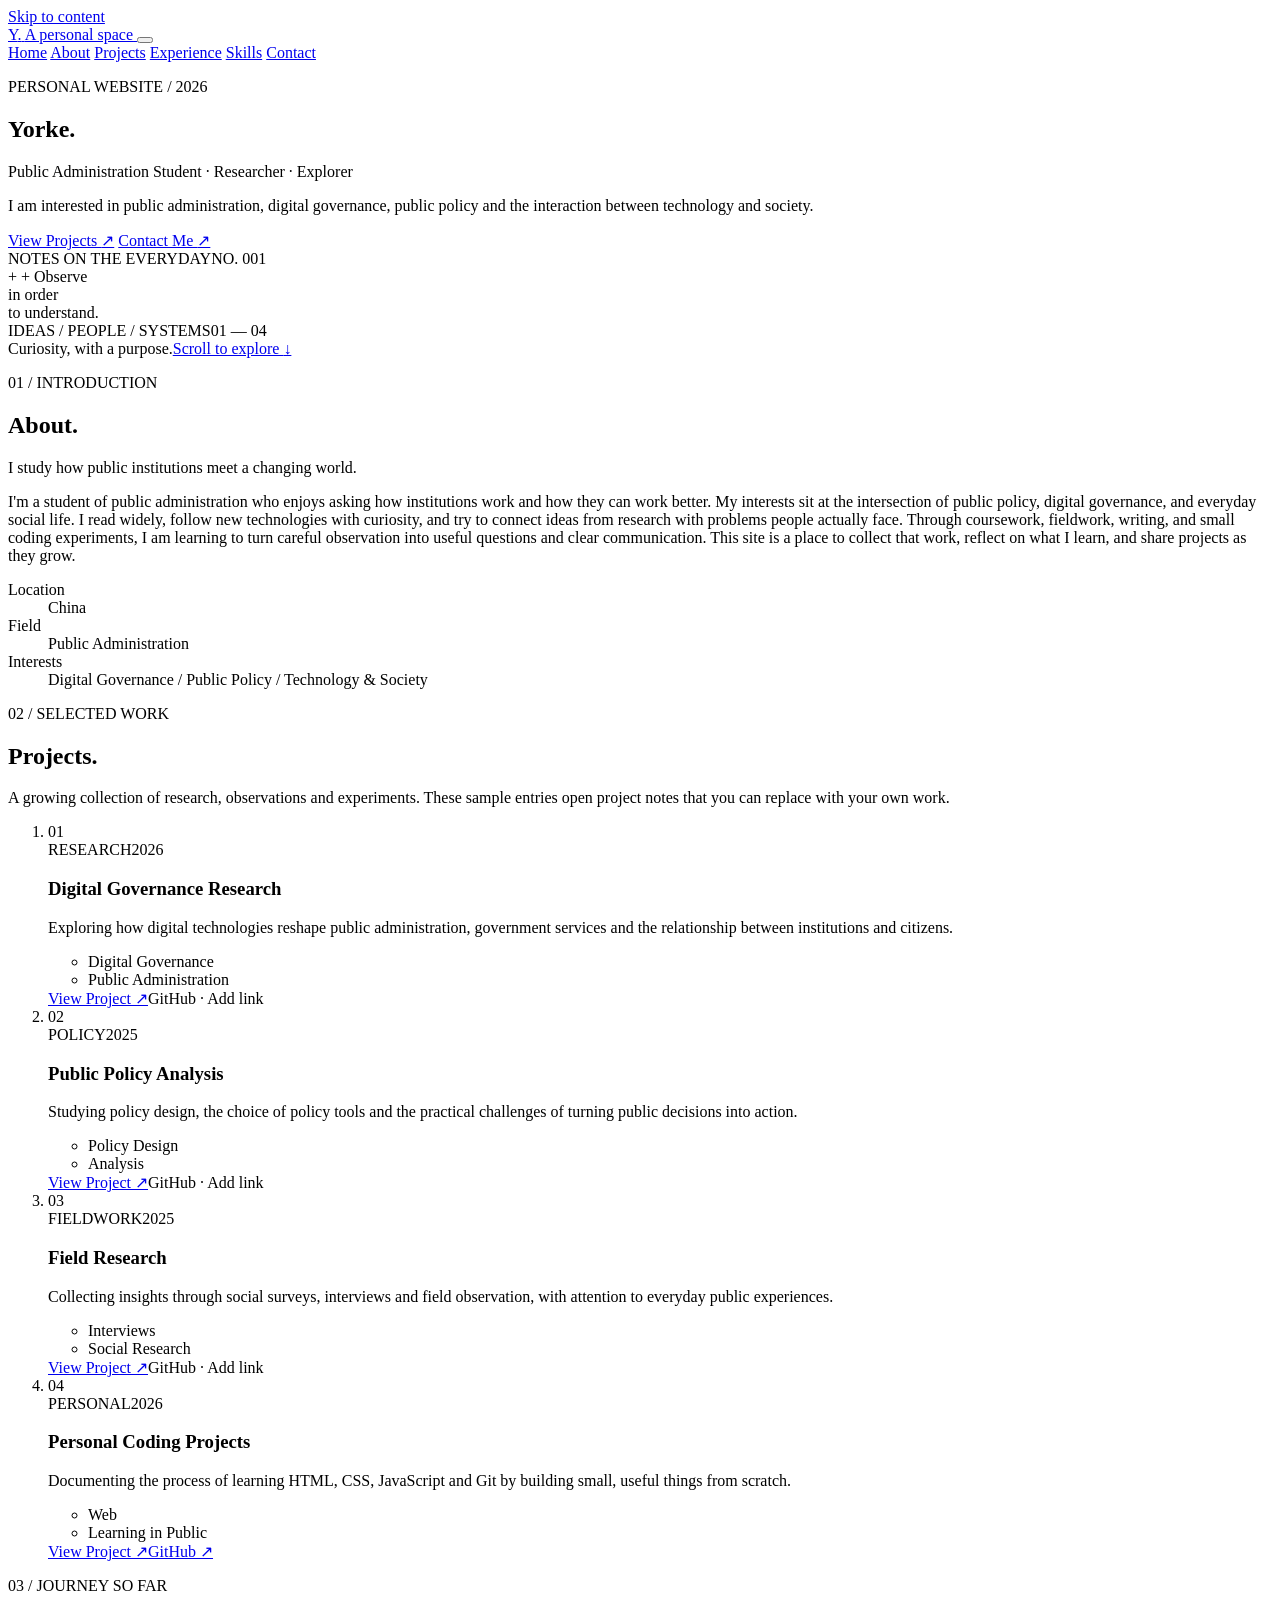
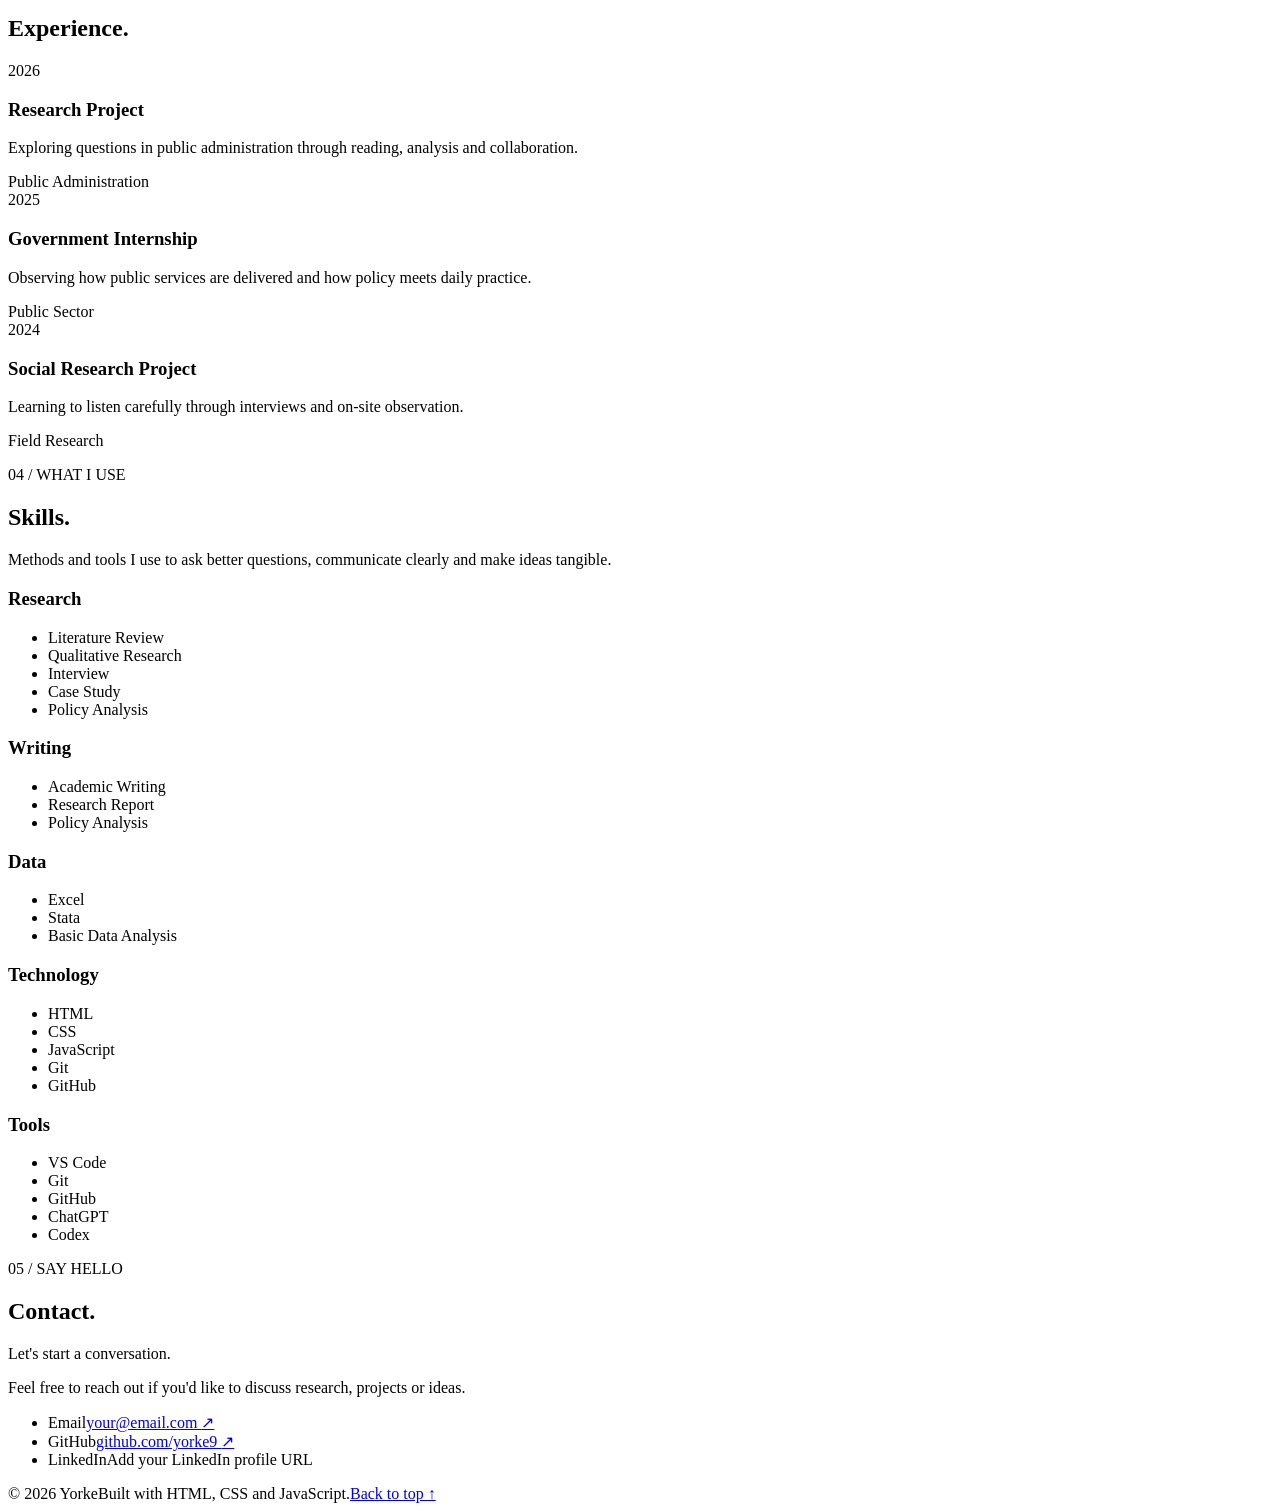
==== index.html @ 048431b1 "Add personal homepage" ====
<!doctype html>
<html lang="en">
  <head>
    <meta charset="UTF-8">
    <meta name="viewport" content="width=device-width, initial-scale=1.0">
    <meta name="description" content="Personal website of Yorke, focusing on public administration, digital governance, public policy and personal projects.">
    <meta name="theme-color" content="#f6f4ee">
    <title>Yorke | Personal Website</title>
    <!-- 有自己的图标后，可将 images/favicon.ico 放入 images/，再在这里添加 favicon 链接。 -->
    <link rel="stylesheet" href="css/style.css">
    <script src="js/main.js" defer></script>
  </head>
  <body>
    <a class="skip-link" href="#main-content">Skip to content</a>

    <header class="site-header">
      <div class="container header-inner">
        <a class="site-logo" href="#home" aria-label="Yorke, back to home">
          <span class="logo-mark">Y<span>.</span></span>
          <span class="logo-caption">A personal space</span>
        </a>

        <button class="menu-toggle" type="button" aria-label="Open navigation menu" aria-controls="site-nav" aria-expanded="false">
          <span></span><span></span><span></span>
        </button>

        <nav class="site-nav" id="site-nav" aria-label="Main navigation">
          <a href="#home" class="is-active" aria-current="location">Home</a>
          <a href="#about">About</a>
          <a href="#projects">Projects</a>
          <a href="#experience">Experience</a>
          <a href="#skills">Skills</a>
          <a href="#contact">Contact</a>
        </nav>
      </div>
    </header>

    <main id="main-content" tabindex="-1">
      <!-- =========================
           PERSONAL CONTENT
           在这里修改个人信息：姓名、介绍、项目、经历、技能、联系方式。
           需要整体改色时，请编辑 css/style.css 开头的 :root。
      ========================= -->

      <section class="hero" id="home" aria-labelledby="hero-title">
        <div class="container hero-grid">
          <div class="hero-copy" data-reveal>
            <p class="eyebrow"><span class="eyebrow-line"></span> PERSONAL WEBSITE <span class="eyebrow-divider">/</span> 2026</p>
            <h1 id="hero-title">Yorke<span class="title-period">.</span></h1>
            <p class="hero-role">Public Administration Student <span>·</span> Researcher <span>·</span> Explorer</p>
            <p class="hero-intro">I am interested in public administration, digital governance, public policy and the interaction between technology and society.</p>
            <div class="hero-actions">
              <a class="button button-primary" href="#projects">View Projects <span aria-hidden="true">↗</span></a>
              <a class="button button-secondary" href="#contact">Contact Me <span aria-hidden="true">↗</span></a>
            </div>
          </div>

          <!-- 右侧是纯 CSS 构图，不需要图片，也不会影响本地双击打开。 -->
          <div class="hero-visual" aria-hidden="true" data-reveal>
            <div class="visual-top"><span>NOTES ON THE EVERYDAY</span><span>NO. 001</span></div>
            <div class="visual-stage">
              <span class="visual-cross visual-cross-one">+</span>
              <span class="visual-cross visual-cross-two">+</span>
              <span class="visual-ring"></span>
              <span class="visual-disc"></span>
              <span class="visual-line"></span>
              <span class="visual-word">Observe<br>in order<br>to understand.</span>
            </div>
            <div class="visual-bottom"><span>IDEAS / PEOPLE / SYSTEMS</span><span>01 — 04</span></div>
          </div>
        </div>
        <div class="container hero-footnote"><span>Curiosity, with a purpose.</span><a href="#about">Scroll to explore <span aria-hidden="true">↓</span></a></div>
      </section>

      <section class="section" id="about" aria-labelledby="about-title">
        <div class="container section-layout">
          <div class="section-heading" data-reveal><p class="section-number">01 / INTRODUCTION</p><h2 class="section-title" id="about-title">About<span>.</span></h2></div>
          <div class="about-content" data-reveal>
            <p class="about-lead">I study how public institutions meet a changing world.</p>
            <p>I'm a student of public administration who enjoys asking how institutions work and how they can work better. My interests sit at the intersection of public policy, digital governance, and everyday social life. I read widely, follow new technologies with curiosity, and try to connect ideas from research with problems people actually face. Through coursework, fieldwork, writing, and small coding experiments, I am learning to turn careful observation into useful questions and clear communication. This site is a place to collect that work, reflect on what I learn, and share projects as they grow.</p>
            <dl class="personal-details">
              <div><dt>Location</dt><dd>China</dd></div>
              <div><dt>Field</dt><dd>Public Administration</dd></div>
              <div><dt>Interests</dt><dd>Digital Governance / Public Policy / Technology &amp; Society</dd></div>
            </dl>
          </div>
        </div>
      </section>

      <section class="section section-tinted" id="projects" aria-labelledby="projects-title">
        <div class="container">
          <div class="section-layout section-intro" data-reveal>
            <div class="section-heading"><p class="section-number">02 / SELECTED WORK</p><h2 class="section-title" id="projects-title">Projects<span>.</span></h2></div>
            <p class="section-description">A growing collection of research, observations and experiments. These sample entries open project notes that you can replace with your own work.</p>
          </div>

          <!-- 将下面四个示例项目的标题、年份、类别、介绍和链接替换成你的内容。 -->
          <ol class="project-list">
            <li class="project-item" data-reveal>
              <article class="project-inner">
                <span class="project-index">01</span>
                <div class="project-body"><div class="project-meta"><span>RESEARCH</span><span>2026</span></div><h3 class="project-title">Digital Governance Research</h3><p>Exploring how digital technologies reshape public administration, government services and the relationship between institutions and citizens.</p><ul class="project-tags" aria-label="Topics"><li>Digital Governance</li><li>Public Administration</li></ul></div>
                <div class="project-links"><a href="projects/index.html#digital-governance" aria-label="View Digital Governance Research project">View Project ↗</a><span class="project-link-pending">GitHub · Add link</span></div>
              </article>
            </li>
            <li class="project-item" data-reveal>
              <article class="project-inner">
                <span class="project-index">02</span>
                <div class="project-body"><div class="project-meta"><span>POLICY</span><span>2025</span></div><h3 class="project-title">Public Policy Analysis</h3><p>Studying policy design, the choice of policy tools and the practical challenges of turning public decisions into action.</p><ul class="project-tags" aria-label="Topics"><li>Policy Design</li><li>Analysis</li></ul></div>
                <div class="project-links"><a href="projects/index.html#public-policy" aria-label="View Public Policy Analysis project">View Project ↗</a><span class="project-link-pending">GitHub · Add link</span></div>
              </article>
            </li>
            <li class="project-item" data-reveal>
              <article class="project-inner">
                <span class="project-index">03</span>
                <div class="project-body"><div class="project-meta"><span>FIELDWORK</span><span>2025</span></div><h3 class="project-title">Field Research</h3><p>Collecting insights through social surveys, interviews and field observation, with attention to everyday public experiences.</p><ul class="project-tags" aria-label="Topics"><li>Interviews</li><li>Social Research</li></ul></div>
                <div class="project-links"><a href="projects/index.html#field-research" aria-label="View Field Research project">View Project ↗</a><span class="project-link-pending">GitHub · Add link</span></div>
              </article>
            </li>
            <li class="project-item" data-reveal>
              <article class="project-inner">
                <span class="project-index">04</span>
                <div class="project-body"><div class="project-meta"><span>PERSONAL</span><span>2026</span></div><h3 class="project-title">Personal Coding Projects</h3><p>Documenting the process of learning HTML, CSS, JavaScript and Git by building small, useful things from scratch.</p><ul class="project-tags" aria-label="Topics"><li>Web</li><li>Learning in Public</li></ul></div>
                <div class="project-links"><a href="projects/index.html#coding-projects" aria-label="View Personal Coding Projects">View Project ↗</a><a href="https://github.com/yorke9/yorke9.github.io" target="_blank" rel="noopener noreferrer" aria-label="Personal homepage source code on GitHub">GitHub ↗</a></div>
              </article>
            </li>
          </ol>
        </div>
      </section>

      <section class="section" id="experience" aria-labelledby="experience-title">
        <div class="container section-layout">
          <div class="section-heading" data-reveal><p class="section-number">03 / JOURNEY SO FAR</p><h2 class="section-title" id="experience-title">Experience<span>.</span></h2></div>
          <div class="experience-list" data-reveal>
            <!-- 以下经历为示例，请换成自己的真实经历。 -->
            <article class="experience-item"><time datetime="2026">2026</time><div><h3>Research Project</h3><p>Exploring questions in public administration through reading, analysis and collaboration.</p></div><span>Public Administration</span></article>
            <article class="experience-item"><time datetime="2025">2025</time><div><h3>Government Internship</h3><p>Observing how public services are delivered and how policy meets daily practice.</p></div><span>Public Sector</span></article>
            <article class="experience-item"><time datetime="2024">2024</time><div><h3>Social Research Project</h3><p>Learning to listen carefully through interviews and on-site observation.</p></div><span>Field Research</span></article>
          </div>
        </div>
      </section>

      <section class="section section-tinted" id="skills" aria-labelledby="skills-title">
        <div class="container">
          <div class="section-layout section-intro" data-reveal><div class="section-heading"><p class="section-number">04 / WHAT I USE</p><h2 class="section-title" id="skills-title">Skills<span>.</span></h2></div><p class="section-description">Methods and tools I use to ask better questions, communicate clearly and make ideas tangible.</p></div>
          <div class="skills-grid" data-reveal>
            <section class="skill-group" aria-labelledby="research-skills"><h3 id="research-skills">Research</h3><ul><li>Literature Review</li><li>Qualitative Research</li><li>Interview</li><li>Case Study</li><li>Policy Analysis</li></ul></section>
            <section class="skill-group" aria-labelledby="writing-skills"><h3 id="writing-skills">Writing</h3><ul><li>Academic Writing</li><li>Research Report</li><li>Policy Analysis</li></ul></section>
            <section class="skill-group" aria-labelledby="data-skills"><h3 id="data-skills">Data</h3><ul><li>Excel</li><li>Stata</li><li>Basic Data Analysis</li></ul></section>
            <section class="skill-group" aria-labelledby="technology-skills"><h3 id="technology-skills">Technology</h3><ul><li>HTML</li><li>CSS</li><li>JavaScript</li><li>Git</li><li>GitHub</li></ul></section>
            <section class="skill-group" aria-labelledby="tools-skills"><h3 id="tools-skills">Tools</h3><ul><li>VS Code</li><li>Git</li><li>GitHub</li><li>ChatGPT</li><li>Codex</li></ul></section>
          </div>
        </div>
      </section>

      <section class="section contact-section" id="contact" aria-labelledby="contact-title">
        <div class="container section-layout">
          <div class="section-heading" data-reveal><p class="section-number">05 / SAY HELLO</p><h2 class="section-title" id="contact-title">Contact<span>.</span></h2></div>
          <div class="contact-content" data-reveal>
            <p class="contact-lead">Let's start a conversation.</p>
            <p>Feel free to reach out if you'd like to discuss research, projects or ideas.</p>
            <!-- 下面的邮箱及社交主页均为占位链接，发布前请替换。 -->
            <ul class="contact-list">
              <li><span>Email</span><a href="mailto:your@email.com">your@email.com <span aria-hidden="true">↗</span></a></li>
              <li><span>GitHub</span><a href="https://github.com/yorke9" target="_blank" rel="noopener noreferrer">github.com/yorke9 <span aria-hidden="true">↗</span></a></li>
              <li><span>LinkedIn</span><span class="contact-placeholder">Add your LinkedIn profile URL</span></li>
            </ul>
          </div>
        </div>
      </section>
    </main>

    <footer class="site-footer"><div class="container footer-inner"><span>© 2026 Yorke</span><span>Built with HTML, CSS and JavaScript.</span><a href="#home">Back to top ↑</a></div></footer>
    <button class="back-to-top" type="button" aria-label="Back to top" hidden>↑</button>
  </body>
</html>
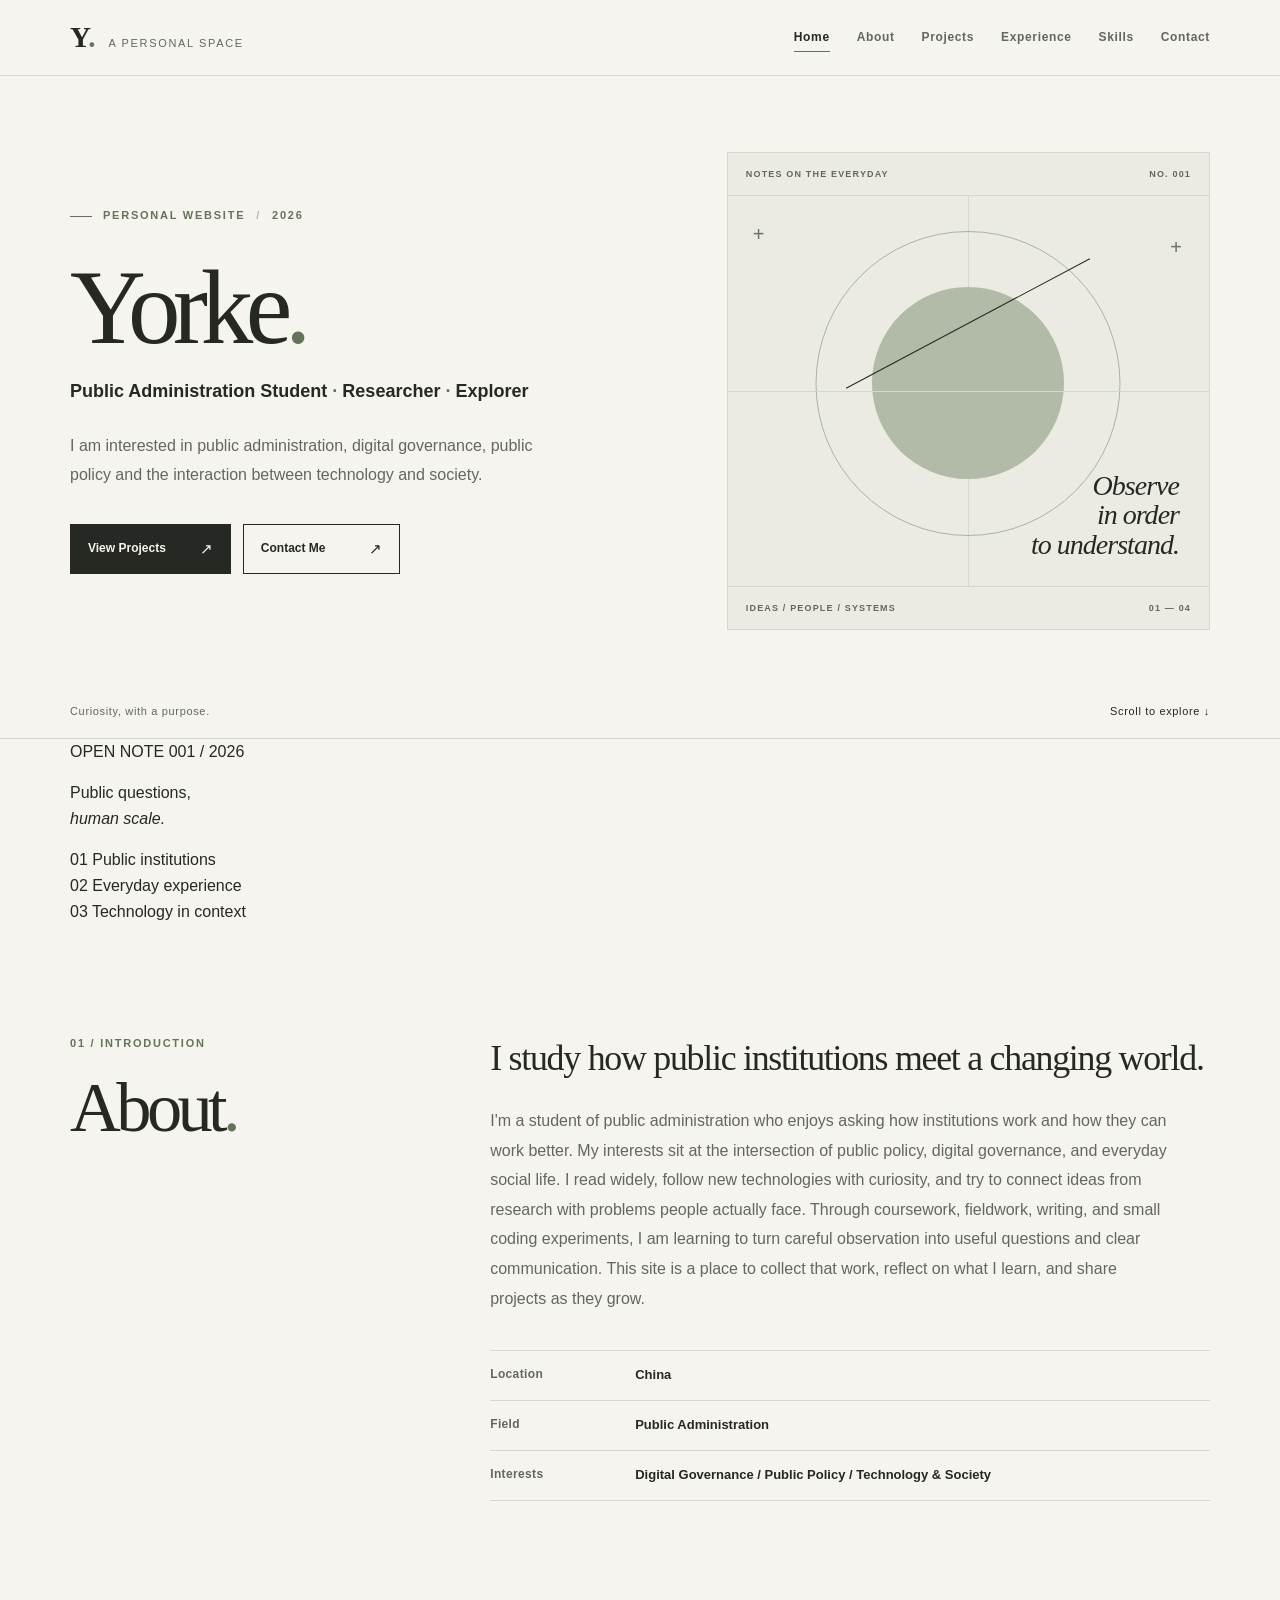
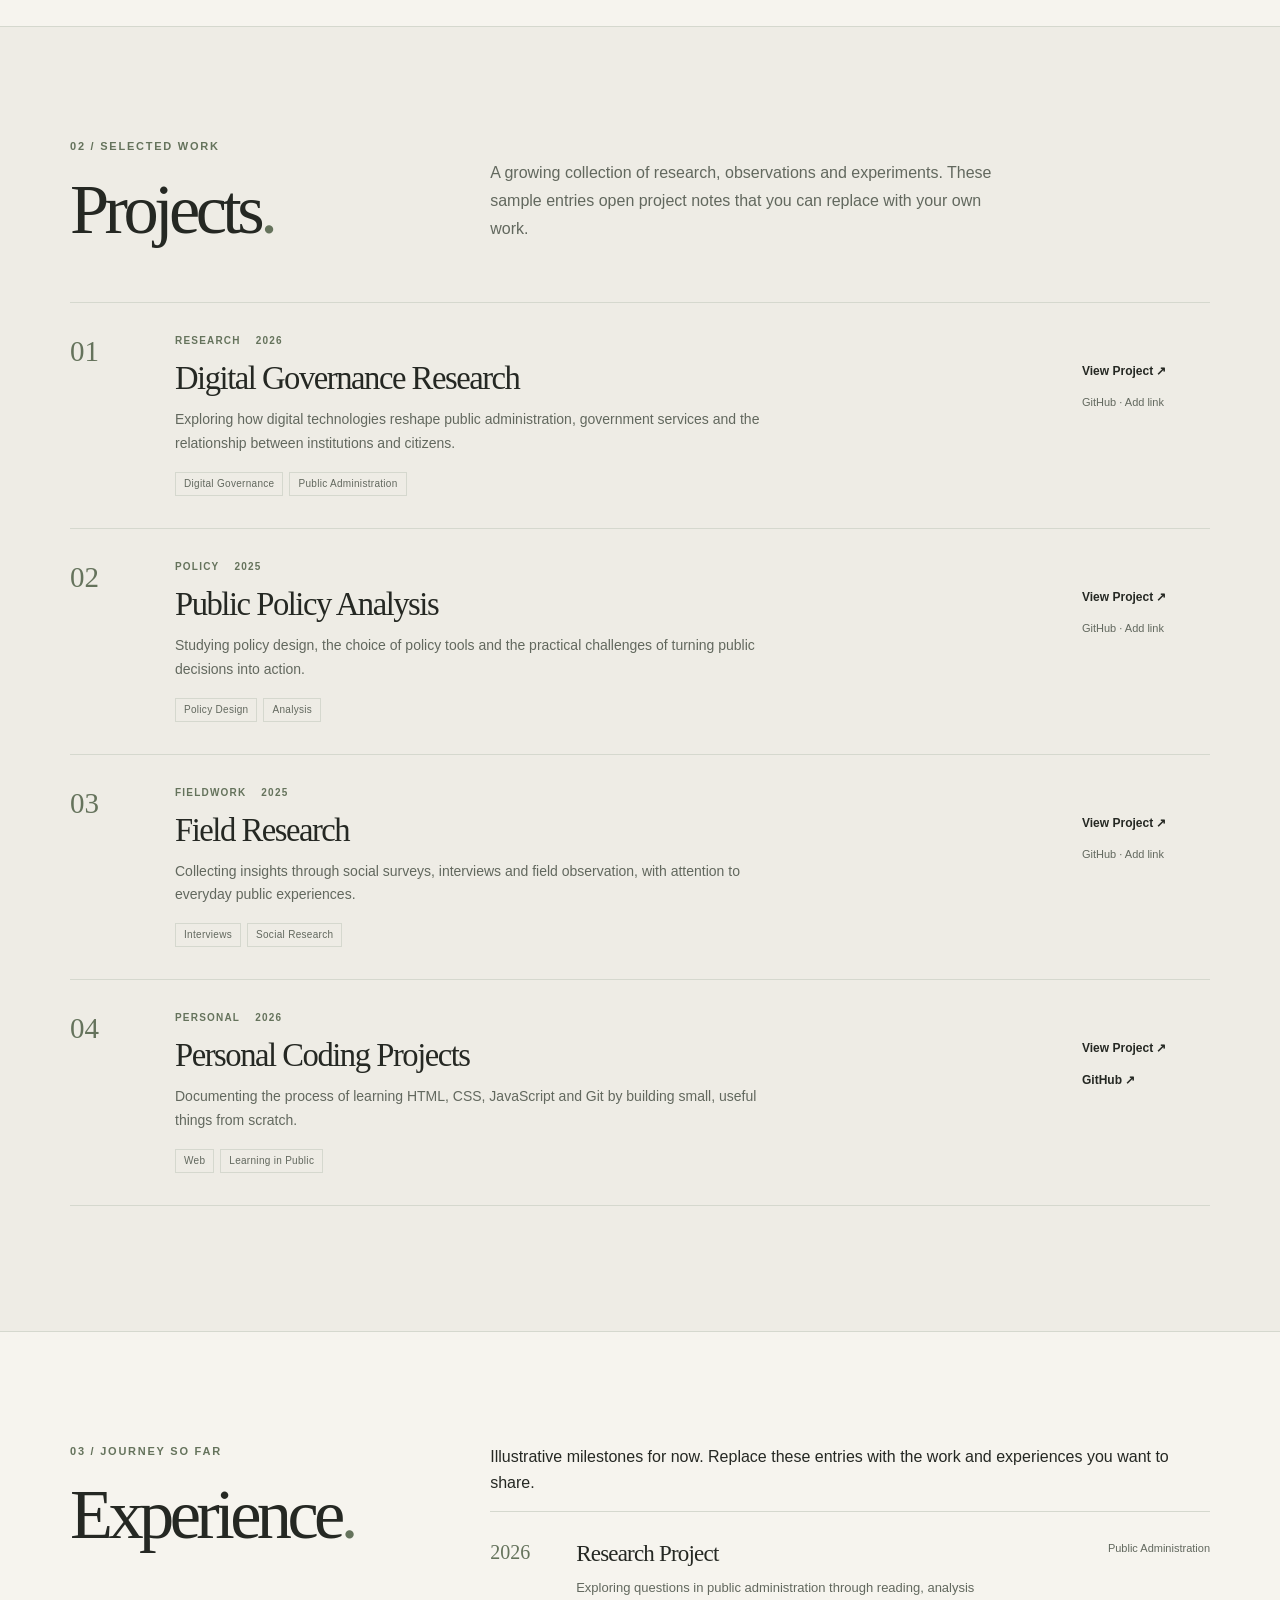
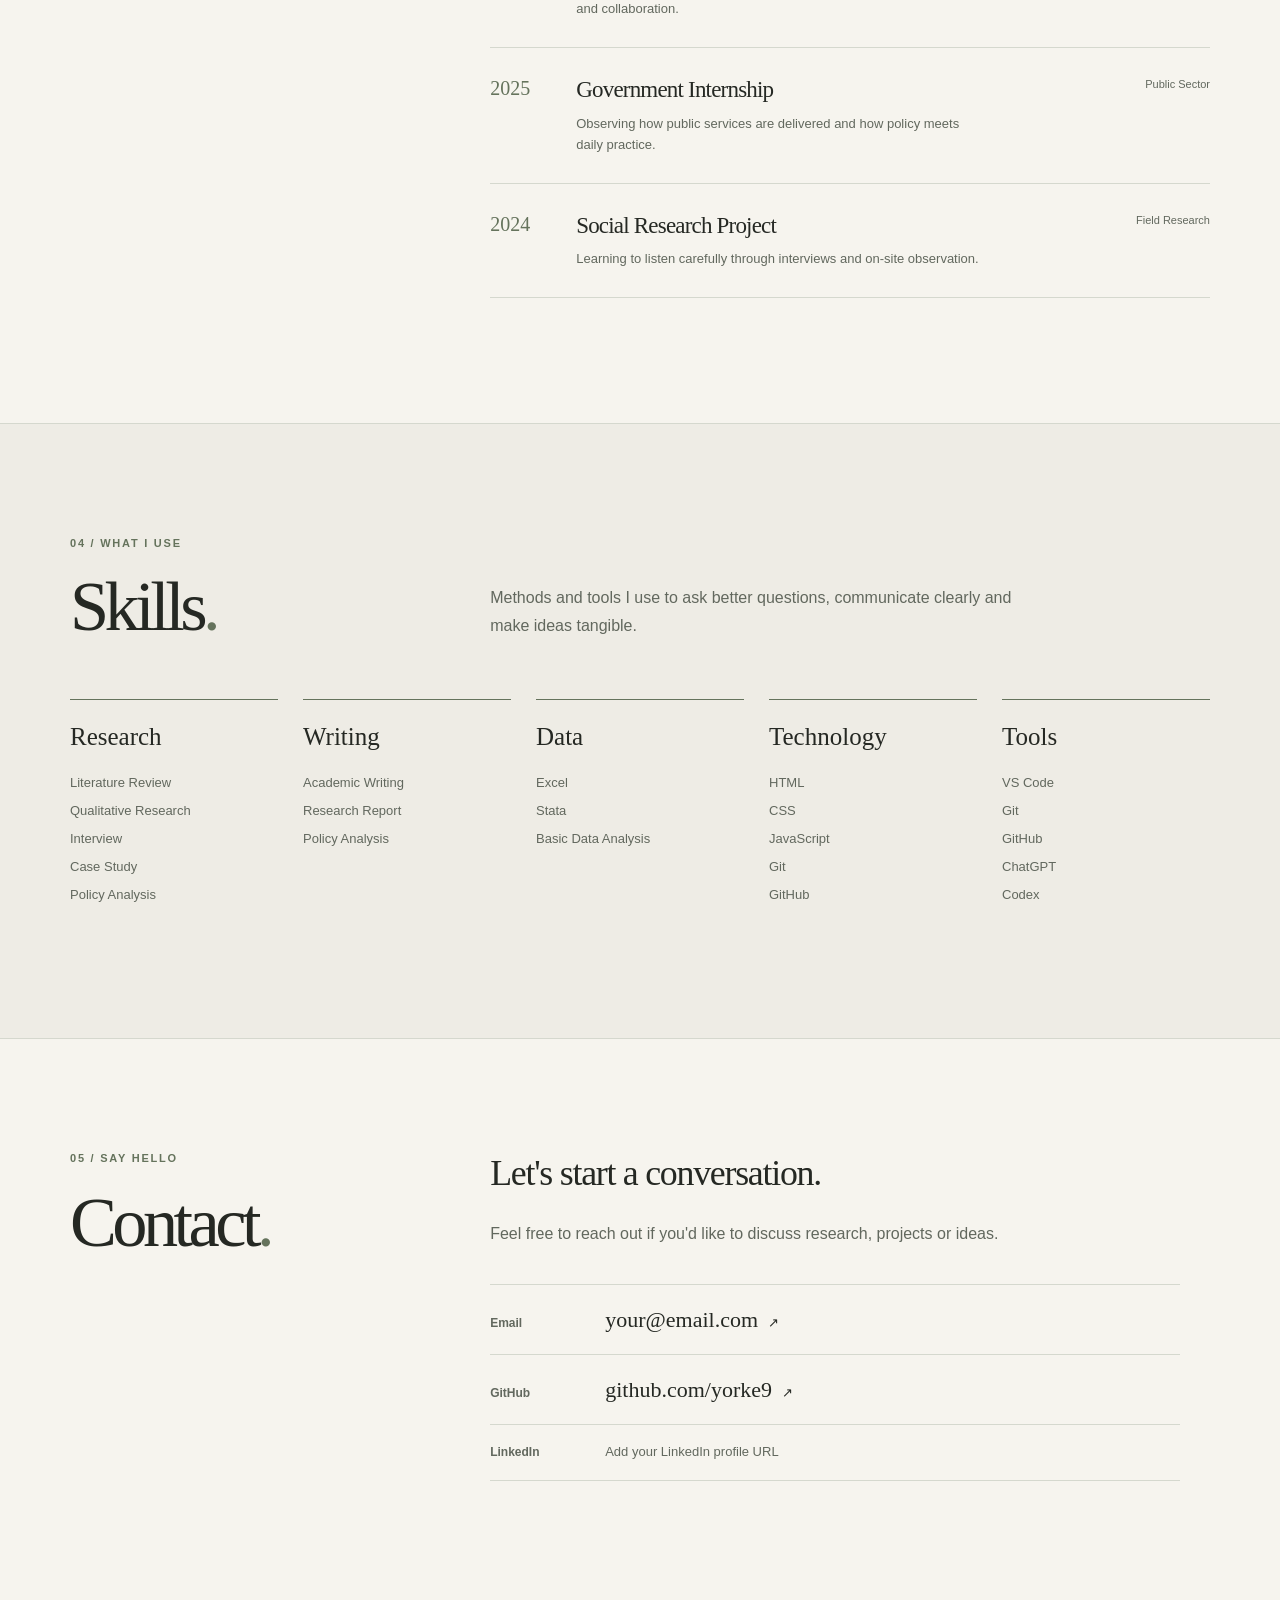
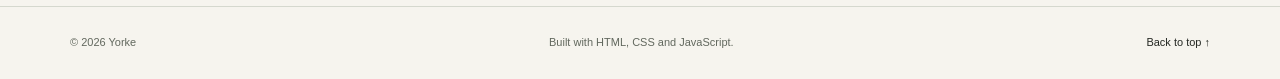
==== commit 18d942f9: "Refine homepage and add helpful 404 page" ====
--- a/index.html
+++ b/index.html
@@ -5,8 +5,9 @@
     <meta name="viewport" content="width=device-width, initial-scale=1.0">
     <meta name="description" content="Personal website of Yorke, focusing on public administration, digital governance, public policy and personal projects.">
     <meta name="theme-color" content="#f6f4ee">
+    <link rel="canonical" href="https://yorke9.github.io/">
     <title>Yorke | Personal Website</title>
-    <!-- 有自己的图标后，可将 images/favicon.ico 放入 images/，再在这里添加 favicon 链接。 -->
+    <link rel="icon" type="image/svg+xml" href="images/favicon.svg">
     <link rel="stylesheet" href="css/style.css">
     <script src="js/main.js" defer></script>
   </head>
@@ -33,6 +34,7 @@
           <a href="#contact">Contact</a>
         </nav>
       </div>
+      <div class="reading-progress" aria-hidden="true"></div>
     </header>
 
     <main id="main-content" tabindex="-1">
@@ -71,6 +73,19 @@
         </div>
         <div class="container hero-footnote"><span>Curiosity, with a purpose.</span><a href="#about">Scroll to explore <span aria-hidden="true">↓</span></a></div>
       </section>
+
+      <!-- 这段可作为简短的个人研究宣言，直接修改下方文字即可。 -->
+      <aside class="focus-note" aria-label="Current interests">
+        <div class="container focus-note-inner">
+          <p class="focus-note-kicker">OPEN NOTE <span>001 / 2026</span></p>
+          <p class="focus-note-title">Public questions,<br><em>human scale.</em></p>
+          <ol class="focus-note-topics">
+            <li><span>01</span> Public institutions</li>
+            <li><span>02</span> Everyday experience</li>
+            <li><span>03</span> Technology in context</li>
+          </ol>
+        </div>
+      </aside>
 
       <section class="section" id="about" aria-labelledby="about-title">
         <div class="container section-layout">
@@ -131,11 +146,14 @@
       <section class="section" id="experience" aria-labelledby="experience-title">
         <div class="container section-layout">
           <div class="section-heading" data-reveal><p class="section-number">03 / JOURNEY SO FAR</p><h2 class="section-title" id="experience-title">Experience<span>.</span></h2></div>
-          <div class="experience-list" data-reveal>
-            <!-- 以下经历为示例，请换成自己的真实经历。 -->
-            <article class="experience-item"><time datetime="2026">2026</time><div><h3>Research Project</h3><p>Exploring questions in public administration through reading, analysis and collaboration.</p></div><span>Public Administration</span></article>
-            <article class="experience-item"><time datetime="2025">2025</time><div><h3>Government Internship</h3><p>Observing how public services are delivered and how policy meets daily practice.</p></div><span>Public Sector</span></article>
-            <article class="experience-item"><time datetime="2024">2024</time><div><h3>Social Research Project</h3><p>Learning to listen carefully through interviews and on-site observation.</p></div><span>Field Research</span></article>
+          <div class="experience-content" data-reveal>
+            <p class="section-note">Illustrative milestones for now. Replace these entries with the work and experiences you want to share.</p>
+            <div class="experience-list">
+              <!-- 以下经历为示例，请换成自己的真实经历。 -->
+              <article class="experience-item"><time datetime="2026">2026</time><div><h3>Research Project</h3><p>Exploring questions in public administration through reading, analysis and collaboration.</p></div><span>Public Administration</span></article>
+              <article class="experience-item"><time datetime="2025">2025</time><div><h3>Government Internship</h3><p>Observing how public services are delivered and how policy meets daily practice.</p></div><span>Public Sector</span></article>
+              <article class="experience-item"><time datetime="2024">2024</time><div><h3>Social Research Project</h3><p>Learning to listen carefully through interviews and on-site observation.</p></div><span>Field Research</span></article>
+            </div>
           </div>
         </div>
       </section>
--- a/css/style.css
+++ b/css/style.css
@@ -0,0 +1,257 @@
+/* =========================
+   1. Reset & variables：修改这些变量即可调整网站主色
+========================= */
+:root {
+  --bg-color: #f6f4ee;
+  --surface-color: #eeece5;
+  --text-color: #252823;
+  --secondary-text: #62685e;
+  --accent-color: #65735c;
+  --line-color: #d5d8ce;
+  --header-height: 76px;
+}
+
+*, *::before, *::after { box-sizing: border-box; }
+html { scroll-behavior: smooth; scroll-padding-top: calc(var(--header-height) + 22px); }
+body { margin: 0; background: var(--bg-color); color: var(--text-color); font-family: Arial, "Helvetica Neue", "Noto Sans", sans-serif; line-height: 1.6; }
+button, a { -webkit-tap-highlight-color: transparent; }
+button { font: inherit; }
+a { color: inherit; text-decoration: none; }
+img { display: block; max-width: 100%; }
+ul, ol { margin: 0; padding: 0; list-style: none; }
+h1, h2, h3, p { margin-top: 0; }
+::selection { background: #d8dfce; color: var(--text-color); }
+:focus-visible { outline: 2px solid var(--accent-color); outline-offset: 4px; }
+.container { width: min(1140px, calc(100% - 64px)); margin-inline: auto; }
+.skip-link { position: fixed; z-index: 100; top: -80px; left: 16px; padding: 9px 14px; background: var(--text-color); color: #fff; }
+.skip-link:focus { top: 12px; }
+
+/* =========================
+   2. Navigation
+========================= */
+.site-header { position: sticky; z-index: 30; top: 0; height: var(--header-height); border-bottom: 1px solid var(--line-color); background: var(--bg-color); }
+.header-inner { display: flex; align-items: center; justify-content: space-between; height: 100%; gap: 20px; }
+.site-logo { display: inline-flex; align-items: baseline; gap: 13px; white-space: nowrap; }
+.logo-mark { font-family: Georgia, "Times New Roman", serif; font-size: 29px; font-weight: 700; line-height: 1; }
+.logo-mark span, .title-period, .section-title span { color: var(--accent-color); }
+.logo-caption { color: var(--secondary-text); font-size: 11px; letter-spacing: .15em; text-transform: uppercase; }
+.site-nav { display: flex; align-items: center; gap: clamp(14px, 2.1vw, 30px); }
+.site-nav a { position: relative; padding: 10px 0; color: var(--secondary-text); font-size: 12px; font-weight: 600; letter-spacing: .055em; transition: color .25s ease; }
+.site-nav a::after { position: absolute; right: 0; bottom: 5px; left: 0; height: 1px; background: var(--accent-color); content: ""; transform: scaleX(0); transform-origin: left; transition: transform .25s ease; }
+.site-nav a:hover, .site-nav a.is-active { color: var(--text-color); }
+.site-nav a:hover::after, .site-nav a.is-active::after { transform: scaleX(1); }
+.menu-toggle { display: none; }
+
+/* =========================
+   3. Hero
+========================= */
+.hero { border-bottom: 1px solid var(--line-color); }
+.hero-grid { display: grid; grid-template-columns: minmax(0, 1.08fr) minmax(360px, .92fr); align-items: center; gap: clamp(55px, 7vw, 110px); min-height: 610px; padding-block: 75px 55px; }
+.eyebrow, .section-number { color: var(--accent-color); font-size: 11px; font-weight: 700; letter-spacing: .16em; line-height: 1.4; }
+.eyebrow { display: flex; align-items: center; gap: 11px; margin-bottom: 27px; }
+.eyebrow-line { width: 22px; height: 1px; background: var(--accent-color); }
+.eyebrow-divider { color: #aeb7a5; }
+.hero h1 { margin-bottom: 14px; font-family: Georgia, "Times New Roman", serif; font-size: clamp(70px, 8.2vw, 116px); font-weight: 400; letter-spacing: -.07em; line-height: 1.08; }
+.hero-role { margin-bottom: 27px; font-size: clamp(14px, 1.45vw, 18px); font-weight: 600; line-height: 1.5; }
+.hero-role span { color: var(--accent-color); }
+.hero-intro { max-width: 480px; margin-bottom: 34px; color: var(--secondary-text); font-size: 16px; line-height: 1.8; }
+.hero-actions { display: flex; flex-wrap: wrap; gap: 12px; }
+.button { display: inline-flex; align-items: center; justify-content: space-between; gap: 34px; min-width: 157px; padding: 12px 17px; border: 1px solid var(--text-color); font-size: 12px; font-weight: 700; transition: background .25s ease, color .25s ease, border-color .25s ease, transform .25s ease; }
+.button:hover { transform: translateY(-2px); }
+.button-primary { background: var(--text-color); color: var(--bg-color); }
+.button-primary:hover { border-color: var(--accent-color); background: var(--accent-color); }
+.button-secondary:hover { background: var(--text-color); color: var(--bg-color); }
+.button span { font-size: 15px; font-weight: 400; }
+.hero-visual { min-width: 0; border: 1px solid var(--line-color); background: #ecebe3; }
+.visual-top, .visual-bottom { display: flex; justify-content: space-between; gap: 10px; padding: 14px 18px; color: var(--secondary-text); font-size: 9px; font-weight: 700; letter-spacing: .13em; }
+.visual-top { border-bottom: 1px solid var(--line-color); }
+.visual-bottom { border-top: 1px solid var(--line-color); }
+.visual-stage { position: relative; overflow: hidden; height: 390px; }
+.visual-stage::before, .visual-stage::after { position: absolute; content: ""; background: var(--line-color); }
+.visual-stage::before { top: 0; bottom: 0; left: 50%; width: 1px; }
+.visual-stage::after { top: 50%; right: 0; left: 0; height: 1px; }
+.visual-ring { position: absolute; top: 35px; left: 50%; width: 305px; height: 305px; border: 1px solid #a8b3a3; border-radius: 50%; transform: translateX(-50%); }
+.visual-disc { position: absolute; top: 91px; left: 50%; width: 192px; height: 192px; border-radius: 50%; background: #b2bba7; transform: translateX(-50%); }
+.visual-line { position: absolute; z-index: 1; top: 127px; left: calc(50% - 138px); width: 276px; height: 1px; background: var(--text-color); transform: rotate(-28deg); }
+.visual-word { position: absolute; z-index: 2; right: 30px; bottom: 27px; font-family: Georgia, "Times New Roman", serif; font-size: 28px; font-style: italic; letter-spacing: -.035em; line-height: 1.05; text-align: right; }
+.visual-cross { position: absolute; z-index: 2; color: var(--accent-color); font-size: 20px; font-weight: 300; }
+.visual-cross-one { top: 22px; left: 25px; }
+.visual-cross-two { right: 27px; top: 35px; }
+.hero-footnote { display: flex; justify-content: space-between; gap: 20px; padding-block: 17px; color: var(--secondary-text); font-size: 11px; letter-spacing: .06em; }
+.hero-footnote a { color: var(--text-color); }
+.hero-footnote a:hover { color: var(--accent-color); }
+
+/* =========================
+   4. Shared sections & typography
+========================= */
+.section { padding-block: 112px 125px; border-bottom: 1px solid var(--line-color); }
+.section-tinted { background: var(--surface-color); }
+.section-layout { display: grid; grid-template-columns: minmax(200px, 29%) minmax(0, 1fr); gap: clamp(42px, 7vw, 112px); }
+.section-intro { align-items: end; margin-bottom: 55px; }
+.section-number { margin-bottom: 17px; }
+.section-title { margin: 0; font-family: Georgia, "Times New Roman", serif; font-size: clamp(48px, 5.5vw, 76px); font-weight: 400; letter-spacing: -.065em; line-height: 1.08; }
+.section-description { max-width: 530px; margin: 0 0 4px; color: var(--secondary-text); font-size: 16px; line-height: 1.75; }
+
+/* =========================
+   5. About
+========================= */
+.about-content { max-width: 720px; }
+.about-lead, .contact-lead { margin-bottom: 24px; font-family: Georgia, "Times New Roman", serif; font-size: clamp(26px, 2.8vw, 38px); letter-spacing: -.035em; line-height: 1.28; }
+.about-content > p:not(.about-lead) { max-width: 680px; margin-bottom: 37px; color: var(--secondary-text); font-size: 16px; line-height: 1.85; }
+.personal-details { margin: 0; border-top: 1px solid var(--line-color); }
+.personal-details div { display: grid; grid-template-columns: 125px 1fr; gap: 20px; padding: 14px 0; border-bottom: 1px solid var(--line-color); }
+.personal-details dt { color: var(--secondary-text); font-size: 12px; font-weight: 700; letter-spacing: .03em; }
+.personal-details dd { margin: 0; font-size: 13px; font-weight: 600; overflow-wrap: anywhere; }
+
+/* =========================
+   6. Projects: 有分隔线的列表，不使用卡片
+========================= */
+.project-list { border-top: 1px solid var(--line-color); }
+.project-item { border-bottom: 1px solid var(--line-color); }
+.project-inner { display: grid; grid-template-columns: 80px minmax(0, 1fr) 128px; gap: 25px; padding: 30px 0 32px; transition: padding-left .3s ease, background .3s ease; }
+.project-item:hover .project-inner { padding-left: 10px; }
+.project-index { padding-top: 4px; color: var(--accent-color); font-family: Georgia, "Times New Roman", serif; font-size: 29px; line-height: 1; }
+.project-meta { display: flex; gap: 15px; margin-bottom: 10px; color: var(--accent-color); font-size: 10px; font-weight: 700; letter-spacing: .12em; }
+.project-title { margin-bottom: 10px; font-family: Georgia, "Times New Roman", serif; font-size: clamp(25px, 2.55vw, 34px); font-weight: 400; letter-spacing: -.045em; line-height: 1.2; }
+.project-body > p { max-width: 610px; margin-bottom: 16px; color: var(--secondary-text); font-size: 14px; line-height: 1.7; }
+.project-tags { display: flex; flex-wrap: wrap; gap: 6px; }
+.project-tags li { padding: 3px 8px; border: 1px solid var(--line-color); color: var(--secondary-text); font-size: 10px; letter-spacing: .03em; }
+.project-links { display: flex; flex-direction: column; align-items: flex-start; gap: 12px; padding-top: 29px; }
+.project-links a { border-bottom: 1px solid transparent; font-size: 12px; font-weight: 700; white-space: nowrap; }
+.project-links a:hover { border-color: var(--accent-color); color: var(--accent-color); }
+.project-link-pending { color: var(--secondary-text); font-size: 11px; white-space: nowrap; }
+
+/* =========================
+   7. Experience
+========================= */
+.experience-list { border-top: 1px solid var(--line-color); }
+.experience-item { display: grid; grid-template-columns: 62px minmax(0, 1fr) auto; gap: 24px; align-items: start; padding: 24px 0 27px; border-bottom: 1px solid var(--line-color); }
+.experience-item time { color: var(--accent-color); font-family: Georgia, "Times New Roman", serif; font-size: 20px; }
+.experience-item h3 { margin-bottom: 4px; font-family: Georgia, "Times New Roman", serif; font-size: 23px; font-weight: 400; letter-spacing: -.035em; }
+.experience-item p { max-width: 405px; margin: 0; color: var(--secondary-text); font-size: 13px; line-height: 1.65; }
+.experience-item > span { padding-top: 4px; color: var(--secondary-text); font-size: 11px; text-align: right; }
+
+/* =========================
+   8. Skills
+========================= */
+.skills-grid { display: grid; grid-template-columns: repeat(5, minmax(0, 1fr)); gap: 25px; }
+.skill-group { min-width: 0; padding-top: 17px; border-top: 1px solid var(--accent-color); }
+.skill-group h3 { margin-bottom: 17px; font-family: Georgia, "Times New Roman", serif; font-size: 25px; font-weight: 400; }
+.skill-group li { margin-bottom: 9px; color: var(--secondary-text); font-size: 13px; line-height: 1.45; }
+
+/* =========================
+   9. Contact & footer
+========================= */
+.contact-content { max-width: 690px; }
+.contact-content > p:not(.contact-lead) { margin-bottom: 37px; color: var(--secondary-text); font-size: 16px; }
+.contact-list { border-top: 1px solid var(--line-color); }
+.contact-list li { display: grid; grid-template-columns: 95px 1fr; gap: 20px; align-items: baseline; padding: 17px 0; border-bottom: 1px solid var(--line-color); }
+.contact-list li > span { color: var(--secondary-text); font-size: 12px; font-weight: 700; }
+.contact-list a { justify-self: start; font-family: Georgia, "Times New Roman", serif; font-size: clamp(16px, 1.8vw, 22px); overflow-wrap: anywhere; }
+.contact-list a:hover { color: var(--accent-color); }
+.contact-list a span { margin-left: 4px; font-family: Arial, sans-serif; font-size: 13px; }
+.contact-list .contact-placeholder { color: var(--secondary-text); font-size: 13px; font-weight: 400; letter-spacing: 0; }
+.site-footer { padding-block: 27px; }
+.footer-inner { display: flex; flex-wrap: wrap; align-items: center; justify-content: space-between; gap: 14px 25px; color: var(--secondary-text); font-size: 11px; }
+.footer-inner a { color: var(--text-color); }
+.footer-inner a:hover { color: var(--accent-color); }
+.back-to-top { position: fixed; z-index: 20; right: 22px; bottom: 22px; display: grid; place-items: center; width: 43px; height: 43px; border: 1px solid var(--text-color); background: var(--text-color); color: var(--bg-color); cursor: pointer; font-size: 21px; line-height: 1; transition: background .2s ease, transform .2s ease; }
+.back-to-top[hidden] { display: none; }
+.back-to-top:hover { background: var(--accent-color); transform: translateY(-2px); }
+
+/* =========================
+   9a. Project notes page
+========================= */
+.detail-nav a { color: var(--secondary-text); font-size: 12px; font-weight: 700; }
+.detail-nav a:hover { color: var(--accent-color); }
+.detail-main { padding-block: 95px 110px; }
+.detail-intro { max-width: 760px; padding-bottom: 70px; }
+.detail-intro h1 { margin-bottom: 22px; font-family: Georgia, "Times New Roman", serif; font-size: clamp(55px, 7vw, 90px); font-weight: 400; letter-spacing: -.065em; line-height: 1.08; }
+.detail-intro > p:last-child { max-width: 660px; margin: 0; color: var(--secondary-text); font-size: 16px; line-height: 1.75; }
+.project-detail { padding-block: 42px 65px; border-top: 1px solid var(--line-color); scroll-margin-top: calc(var(--header-height) + 20px); }
+.detail-meta { display: flex; justify-content: space-between; gap: 18px; margin-bottom: 14px; color: var(--accent-color); font-size: 11px; font-weight: 700; letter-spacing: .12em; }
+.project-detail h2 { margin-bottom: 15px; font-family: Georgia, "Times New Roman", serif; font-size: clamp(33px, 4vw, 53px); font-weight: 400; letter-spacing: -.05em; line-height: 1.15; }
+.detail-lead { max-width: 710px; margin-bottom: 30px; color: var(--secondary-text); font-size: clamp(17px, 2vw, 22px); line-height: 1.55; }
+.detail-columns { display: grid; grid-template-columns: repeat(2, minmax(0, 1fr)); gap: 40px; max-width: 860px; }
+.detail-columns h3 { margin-bottom: 9px; color: var(--accent-color); font-size: 11px; font-weight: 700; letter-spacing: .12em; text-transform: uppercase; }
+.detail-columns p { margin: 0; color: var(--secondary-text); font-size: 14px; line-height: 1.75; }
+.detail-status { margin: 27px 0 0; color: var(--secondary-text); font-size: 11px; }
+.detail-site-link, .detail-back { display: inline-block; margin-top: 27px; border-bottom: 1px solid var(--accent-color); color: var(--text-color); font-size: 12px; font-weight: 700; }
+.detail-site-link:hover, .detail-back:hover { color: var(--accent-color); }
+
+/* =========================
+   10. 进入动画：仅当 JavaScript 已启用时生效
+========================= */
+.js-enabled [data-reveal] { opacity: 0; transform: translateY(18px); transition: opacity .48s ease, transform .48s ease; }
+.js-enabled [data-reveal].is-visible { opacity: 1; transform: translateY(0); }
+
+/* =========================
+   11. Responsive
+========================= */
+@media (max-width: 992px) {
+  .hero-grid { grid-template-columns: minmax(0, 1fr) minmax(310px, .85fr); gap: 40px; }
+  .hero h1 { font-size: clamp(68px, 9vw, 90px); }
+  .visual-stage { height: 350px; }
+  .section-layout { grid-template-columns: minmax(180px, 28%) minmax(0, 1fr); gap: 40px; }
+  .skills-grid { grid-template-columns: repeat(3, minmax(0, 1fr)); row-gap: 35px; }
+}
+
+@media (max-width: 768px) {
+  :root { --header-height: 68px; }
+  .container { width: min(calc(100% - 40px), 620px); }
+  .logo-caption { font-size: 10px; }
+  .menu-toggle { display: flex; flex-direction: column; align-items: center; justify-content: center; gap: 5px; width: 44px; height: 44px; padding: 0; border: 1px solid var(--line-color); background: transparent; cursor: pointer; }
+  .menu-toggle span { width: 18px; height: 1px; background: var(--text-color); transition: transform .2s ease, opacity .2s ease; }
+  .menu-toggle[aria-expanded="true"] span:first-child { transform: translateY(6px) rotate(45deg); }
+  .menu-toggle[aria-expanded="true"] span:nth-child(2) { opacity: 0; }
+  .menu-toggle[aria-expanded="true"] span:last-child { transform: translateY(-6px) rotate(-45deg); }
+  .site-nav { position: absolute; top: calc(var(--header-height) - 1px); right: 0; left: 0; display: none; flex-direction: column; align-items: stretch; gap: 0; padding: 14px 20px 18px; border-bottom: 1px solid var(--line-color); background: var(--bg-color); }
+  .site-nav.is-open { display: flex; }
+  .site-nav a { padding: 12px 2px; font-size: 14px; }
+  .site-nav a::after { right: auto; bottom: 8px; width: 25px; }
+  .hero-grid { grid-template-columns: 1fr; gap: 47px; min-height: 0; padding-block: 78px 35px; }
+  .hero h1 { font-size: clamp(72px, 13vw, 98px); }
+  .hero-visual { max-width: 520px; width: 100%; justify-self: center; }
+  .visual-stage { height: 360px; }
+  .section { padding-block: 82px 92px; }
+  .section-layout { grid-template-columns: 1fr; gap: 35px; }
+  .section-intro { gap: 20px; margin-bottom: 36px; }
+  .experience-item { grid-template-columns: 55px minmax(0, 1fr); gap: 12px 20px; }
+  .experience-item > span { grid-column: 2; padding: 0; text-align: left; }
+  .detail-main { padding-block: 70px 85px; }
+  .detail-intro { padding-bottom: 50px; }
+}
+
+@media (max-width: 480px) {
+  .container { width: calc(100% - 36px); }
+  .logo-caption { display: none; }
+  .hero-grid { padding-top: 60px; }
+  .hero h1 { font-size: clamp(66px, 18vw, 83px); }
+  .hero-role { font-size: 14px; }
+  .hero-intro { font-size: 15px; }
+  .hero-actions { align-items: stretch; }
+  .button { min-width: 0; }
+  .visual-stage { height: 310px; }
+  .visual-ring { top: 29px; width: 250px; height: 250px; }
+  .visual-disc { top: 75px; width: 158px; height: 158px; }
+  .visual-line { top: 100px; left: calc(50% - 116px); width: 232px; }
+  .visual-word { right: 19px; bottom: 20px; font-size: 24px; }
+  .visual-top, .visual-bottom { padding-inline: 11px; font-size: 8px; }
+  .section { padding-block: 72px 78px; }
+  .section-title { font-size: 53px; }
+  .project-inner { grid-template-columns: 40px minmax(0, 1fr); gap: 14px; padding-block: 27px; }
+  .project-item:hover .project-inner { padding-left: 0; }
+  .project-index { font-size: 23px; }
+  .project-links { grid-column: 2; flex-direction: row; flex-wrap: wrap; gap: 20px; padding-top: 0; }
+  .skills-grid { grid-template-columns: repeat(2, minmax(0, 1fr)); gap: 27px 20px; }
+  .personal-details div { grid-template-columns: 86px 1fr; gap: 12px; }
+  .contact-list li { grid-template-columns: 1fr; gap: 2px; }
+  .footer-inner { display: grid; gap: 7px; }
+  .detail-columns { grid-template-columns: 1fr; gap: 24px; }
+}
+
+@media (prefers-reduced-motion: reduce) {
+  html { scroll-behavior: auto; }
+  *, *::before, *::after { animation-duration: .01ms; animation-iteration-count: 1; transition-duration: .01ms; }
+  .js-enabled [data-reveal] { opacity: 1; transform: none; }
+}
